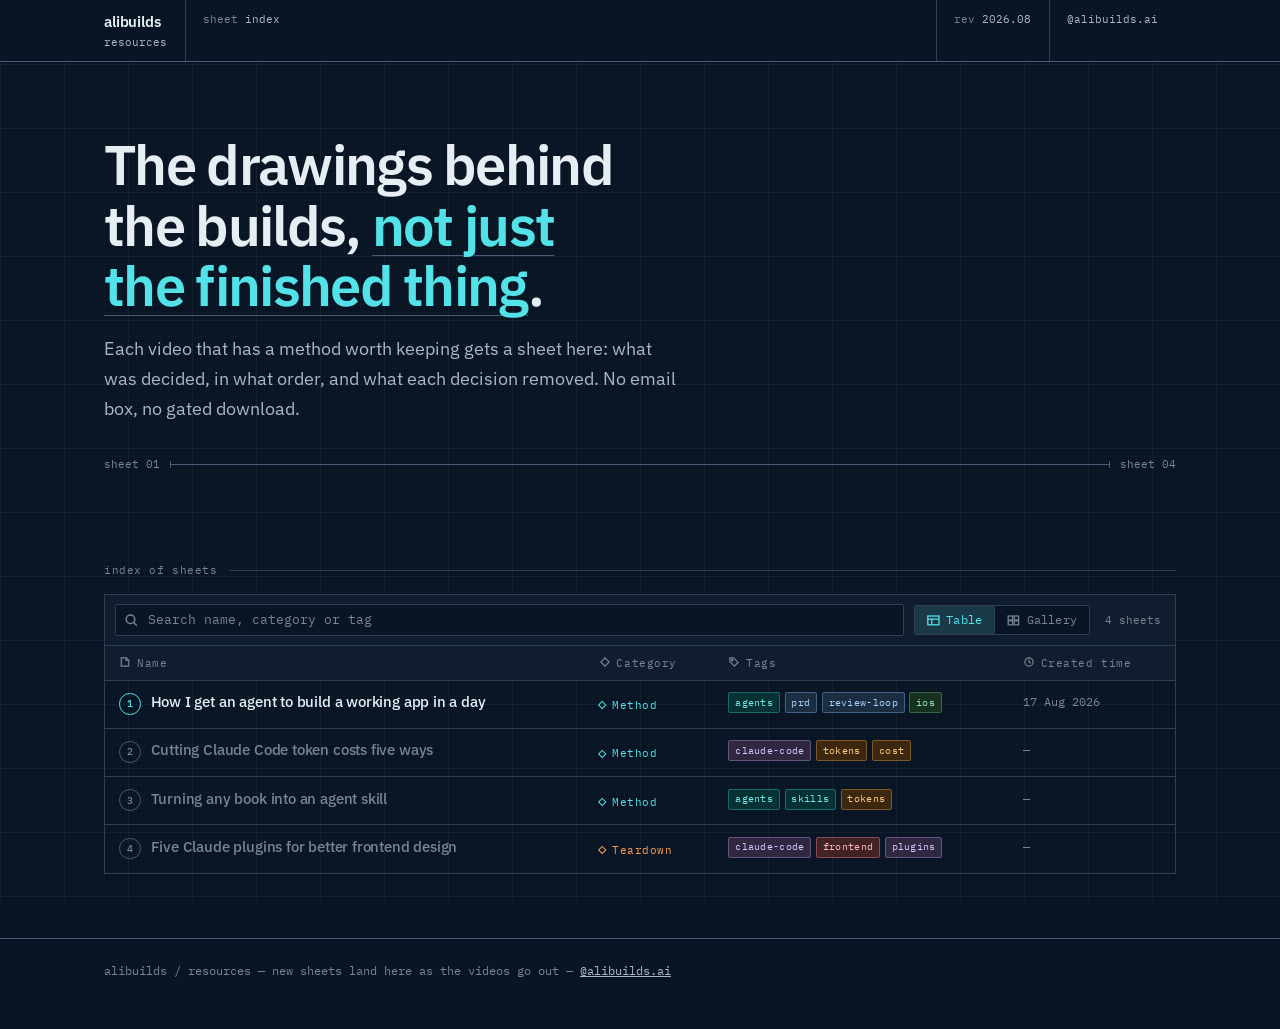
==== index.html @ 4b17134d "Link titleblock brand mark to hub home" ====
<!doctype html>
<html lang="en">
<head>
<meta charset="utf-8">
<meta name="viewport" content="width=device-width, initial-scale=1">
<title>Resources · alibuilds</title>
<meta name="description" content="The drawings behind the builds. One sheet per video: what was decided, in what order, and what each decision removed.">
<meta property="og:title" content="Resources · alibuilds">
<meta property="og:description" content="The drawings behind the builds. One sheet per video: what was decided, in what order, and what each decision removed.">
<meta property="og:type" content="website">
<link rel="icon" href="assets/icons/icon.svg" type="image/svg+xml">
<link rel="icon" href="assets/icons/icon-32.png" sizes="32x32" type="image/png">
<link rel="apple-touch-icon" href="assets/icons/icon-192.png">
<link rel="preconnect" href="https://fonts.googleapis.com">
<link rel="preconnect" href="https://fonts.gstatic.com" crossorigin>
<link href="https://fonts.googleapis.com/css2?family=IBM+Plex+Sans:wght@400;500;600;700&family=IBM+Plex+Mono:wght@400;500&display=swap" rel="stylesheet">
<link rel="stylesheet" href="assets/css/main.css">
</head>
<body>

<a class="skip" href="#index">Skip to the guide index</a>

<div class="titleblock"><div class="wrap">
  <div class="tb"><a href="."><b>alibuilds</b>resources</a></div>
  <div class="tb tb-hide">sheet<span class="v"> index</span></div>
  <div class="tb tb-hide">rev<span class="v"> 2026.08</span></div>
  <div class="tb"><a href="https://www.instagram.com/alibuilds.ai/">@alibuilds.ai</a></div>
</div></div>

<header class="hero"><div class="wrap">
  <h1>The drawings behind the builds, <u>not just the finished thing</u>.</h1>
  <p>Each video that has a method worth keeping gets a sheet here: what was decided, in what order, and what each decision removed. No email box, no gated download.</p>
  <div class="dim"><span>sheet 01</span><span class="l"></span><span>sheet 04</span></div>
</div></header>

<main class="wrap" id="index">

  <section class="sect">
    <div class="sect-head">index of sheets</div>

    <div class="toolbar">
      <div class="search">
        <svg viewBox="0 0 20 20" aria-hidden="true"><circle cx="9" cy="9" r="6"/><path d="M13.5 13.5 18 18"/></svg>
        <input type="search" id="q" placeholder="Search name, category or tag" aria-label="Search guides by name, category or tag" autocomplete="off">
      </div>

      <div class="viewswitch" role="group" aria-label="View">
        <button type="button" id="view-table" aria-pressed="true">
          <svg viewBox="0 0 16 16" aria-hidden="true"><rect x="1" y="2.5" width="14" height="11"/><path d="M1 6.5h14M6 6.5v7"/></svg>Table
        </button>
        <button type="button" id="view-gallery" aria-pressed="false">
          <svg viewBox="0 0 16 16" aria-hidden="true"><rect x="1.5" y="2.5" width="5.5" height="5"/><rect x="9" y="2.5" width="5.5" height="5"/><rect x="1.5" y="8.5" width="5.5" height="5"/><rect x="9" y="8.5" width="5.5" height="5"/></svg>Gallery
        </button>
      </div>

      <span class="count" id="count" aria-live="polite">4 sheets</span>
    </div>

    <div class="tablewrap" id="tableview">
      <table class="db">
        <thead>
          <tr>
            <th scope="col"><svg viewBox="0 0 16 16" aria-hidden="true"><path d="M3 2.5h7l3 3v8H3z"/><path d="M9.5 2.5V6h3.5"/></svg>Name</th>
            <th scope="col"><svg viewBox="0 0 16 16" aria-hidden="true"><path d="M8 2.5 13.5 8 8 13.5 2.5 8z"/></svg>Category</th>
            <th scope="col"><svg viewBox="0 0 16 16" aria-hidden="true"><path d="M2.5 2.5h5l6 6-5 5-6-6z"/><circle cx="5.5" cy="5.5" r="1"/></svg>Tags</th>
            <th scope="col"><svg viewBox="0 0 16 16" aria-hidden="true"><circle cx="8" cy="8" r="5.5"/><path d="M8 4.5V8l2.5 1.5"/></svg>Created time</th>
          </tr>
        </thead>
        <tbody id="rows">

          <tr data-status="published"
              data-name="How I get an agent to build a working app in a day"
              data-cat="Method"
              data-tags="agents, prd, review-loop, ios"
              data-created="17 Aug 2026"
              data-n="1"
              data-href="guides/agent-built-app/"
              data-blurb="The PRD, the interrogation that turns it into locked decisions, and the reviewer gate that every phase has to pass.">
            <td class="c-name">
              <a class="name" href="guides/agent-built-app/"><span class="callout-n">1</span><span>How I get an agent to build a working app in a day</span></a>
            </td>
            <td><span class="cat" data-cat="Method">Method</span></td>
            <td><span class="tags"><span class="tag" data-c="cyan">agents</span><span class="tag" data-c="blue">prd</span><span class="tag" data-c="blue">review-loop</span><span class="tag" data-c="green">ios</span></span></td>
            <td class="c-created">17 Aug 2026</td>
          </tr>

          <tr data-status="queued"
              data-name="Cutting Claude Code token costs five ways"
              data-cat="Method"
              data-tags="claude-code, tokens, cost"
              data-created="—"
              data-n="2"
              data-blurb="What actually moved the number, measured before and after each change.">
            <td class="c-name">
              <span class="name"><span class="callout-n">2</span><span>Cutting Claude Code token costs five ways</span></span>
            </td>
            <td><span class="cat" data-cat="Method">Method</span></td>
            <td><span class="tags"><span class="tag" data-c="violet">claude-code</span><span class="tag" data-c="amber">tokens</span><span class="tag" data-c="amber">cost</span></span></td>
            <td class="c-created">—</td>
          </tr>

          <tr data-status="queued"
              data-name="Turning any book into an agent skill"
              data-cat="Method"
              data-tags="agents, skills, tokens"
              data-created="—"
              data-n="3"
              data-blurb="The chunking pass, the index it needs, and why the naive version burns more than it saves.">
            <td class="c-name">
              <span class="name"><span class="callout-n">3</span><span>Turning any book into an agent skill</span></span>
            </td>
            <td><span class="cat" data-cat="Method">Method</span></td>
            <td><span class="tags"><span class="tag" data-c="cyan">agents</span><span class="tag" data-c="cyan">skills</span><span class="tag" data-c="amber">tokens</span></span></td>
            <td class="c-created">—</td>
          </tr>

          <tr data-status="queued"
              data-name="Five Claude plugins for better frontend design"
              data-cat="Teardown"
              data-tags="claude-code, frontend, plugins"
              data-created="—"
              data-n="4"
              data-blurb="Installed, run against the same page, with the screenshots side by side.">
            <td class="c-name">
              <span class="name"><span class="callout-n">4</span><span>Five Claude plugins for better frontend design</span></span>
            </td>
            <td><span class="cat" data-cat="Teardown">Teardown</span></td>
            <td><span class="tags"><span class="tag" data-c="violet">claude-code</span><span class="tag" data-c="rose">frontend</span><span class="tag" data-c="violet">plugins</span></span></td>
            <td class="c-created">—</td>
          </tr>

        </tbody>
      </table>
    </div>

    <div class="gallery" id="galleryview" hidden></div>

    <p class="empty" id="empty" hidden>No sheet matches that.</p>
  </section>

</main>

<footer class="site"><div class="wrap">
  alibuilds / resources — new sheets land here as the videos go out —
  <a href="https://www.instagram.com/alibuilds.ai/">@alibuilds.ai</a>
</div></footer>

<script>
/* ponytail: the table rows in the HTML above are the single source of truth.
   Gallery cards are built from them, so a guide is added in exactly one place
   and the page still works as a plain table with JS off. */
(function () {
  var rows = Array.prototype.slice.call(document.querySelectorAll('#rows tr'));
  var gallery = document.getElementById('galleryview');
  var tableview = document.getElementById('tableview');
  var empty = document.getElementById('empty');
  var count = document.getElementById('count');
  var q = document.getElementById('q');
  var btnTable = document.getElementById('view-table');
  var btnGallery = document.getElementById('view-gallery');

  function el(tag, cls, text) {
    var n = document.createElement(tag);
    if (cls) n.className = cls;
    if (text != null) n.textContent = text;
    return n;
  }

  // build the gallery once, from the table
  var cards = rows.map(function (tr) {
    var d = tr.dataset;
    var card = el('div', 'card');
    card.dataset.status = d.status;

    var inner = d.href ? el('a') : el('div', 'inner');
    if (d.href) inner.href = d.href;

    var top = el('div', 'cardtop');
    top.appendChild(el('span', 'callout-n', d.n));
    var cat = el('span', 'cat', d.cat);
    cat.dataset.cat = d.cat;
    top.appendChild(cat);
    inner.appendChild(top);

    inner.appendChild(el('h3', null, d.name));
    inner.appendChild(el('p', null, d.blurb));

    var foot = el('div', 'cardfoot');
    // clone the row's own chips so their colour coding carries over
    foot.appendChild(tr.querySelector('.tags').cloneNode(true));
    foot.appendChild(el('span', 'when', d.created));
    inner.appendChild(foot);

    card.appendChild(inner);
    gallery.appendChild(card);
    return card;
  });

  var haystacks = rows.map(function (tr) {
    var d = tr.dataset;
    return (d.name + ' ' + d.cat + ' ' + d.tags + ' ' + d.blurb).toLowerCase();
  });

  function filter() {
    var term = q.value.trim().toLowerCase();
    var shown = 0;
    haystacks.forEach(function (hay, i) {
      var hit = !term || hay.indexOf(term) !== -1;
      rows[i].hidden = !hit;
      cards[i].hidden = !hit;
      if (hit) shown++;
    });
    count.textContent = shown + (shown === 1 ? ' sheet' : ' sheets');
    empty.hidden = shown !== 0;
  }

  function setView(view) {
    var isTable = view === 'table';
    tableview.hidden = !isTable;
    gallery.hidden = isTable;
    btnTable.setAttribute('aria-pressed', String(isTable));
    btnGallery.setAttribute('aria-pressed', String(!isTable));
    try { localStorage.setItem('ab-view', view); } catch (e) { /* private mode */ }
  }

  q.addEventListener('input', filter);
  btnTable.addEventListener('click', function () { setView('table'); });
  btnGallery.addEventListener('click', function () { setView('gallery'); });

  var saved;
  try { saved = localStorage.getItem('ab-view'); } catch (e) { saved = null; }
  setView(saved === 'gallery' ? 'gallery' : 'table');
  filter();
})();
</script>

</body>
</html>
---- assets/css/main.css ----
/* alibuilds resource hub
   Lane: technical drawing. Ink-blue ground with a faint drafting grid, thin
   strokes, title-block header, sheets and callouts. Committed dark, no light
   variant: the pages are read on a phone at night straight off a video.
   ponytail: hand-written HTML per guide, one JS file for the index views.
   Move to a build step when copy-pasting the shell costs more than learning it. */

:root {
  color-scheme: dark;

  --ground:   oklch(0.192 0.036 255);
  --panel:    oklch(0.228 0.038 255);
  --panel-2:  oklch(0.262 0.040 255);
  --ink:      oklch(0.945 0.012 240);
  --ink-2:    oklch(0.775 0.022 240);
  --ink-3:    oklch(0.610 0.028 245);
  --stroke:   oklch(0.360 0.040 250);
  --stroke-2: oklch(0.470 0.050 250);
  --draw:     oklch(0.840 0.120 200);
  --draw-dim: oklch(0.840 0.120 200 / 0.14);
  --mark:     oklch(0.790 0.155 55);

  --sans: "IBM Plex Sans", ui-sans-serif, system-ui, -apple-system, "Segoe UI", sans-serif;
  --mono: "IBM Plex Mono", ui-monospace, SFMono-Regular, Menlo, Consolas, monospace;

  --measure: 68ch;
  --gutter: clamp(1.1rem, 4.5vw, 3.5rem);
  --ease: cubic-bezier(0.16, 1, 0.3, 1);

  --z-sticky: 10;
  --z-overlay: 40;
}

*, *::before, *::after { box-sizing: border-box; }

html { -webkit-text-size-adjust: 100%; }

body {
  margin: 0;
  color: var(--ink);
  font-family: var(--sans);
  font-size: 1rem;
  line-height: 1.65;
  background-color: var(--ground);
  /* drafting grid: 8px fine over 64px coarse, deliberately near-threshold */
  background-image:
    linear-gradient(oklch(0.98 0.02 240 / 0.030) 1px, transparent 1px),
    linear-gradient(90deg, oklch(0.98 0.02 240 / 0.030) 1px, transparent 1px),
    linear-gradient(oklch(0.98 0.02 240 / 0.016) 1px, transparent 1px),
    linear-gradient(90deg, oklch(0.98 0.02 240 / 0.016) 1px, transparent 1px);
  background-size: 64px 64px, 64px 64px, 8px 8px, 8px 8px;
  background-attachment: fixed;
  -webkit-font-smoothing: antialiased;
}

.wrap { width: 100%; max-width: 74rem; margin-inline: auto; padding-inline: var(--gutter); }

a { color: var(--draw); }

:where(a, button, input, summary):focus-visible {
  outline: 2px solid var(--draw);
  outline-offset: 2px;
  border-radius: 2px;
}

.skip {
  position: absolute; left: -9999px; top: 0;
  background: var(--panel); color: var(--ink);
  padding: 0.6rem 1rem; z-index: var(--z-overlay);
}
.skip:focus { left: 0.5rem; top: 0.5rem; }

/* ---------- title block ---------- */

.titleblock { border-bottom: 1px solid var(--stroke-2); background: var(--ground); position: sticky; top: 0; z-index: var(--z-sticky); }
.titleblock .wrap { display: grid; grid-template-columns: 1fr auto; }
@media (min-width: 46rem) { .titleblock .wrap { grid-template-columns: auto 1fr auto auto; } }

.tb {
  padding: 0.7rem 1.1rem;
  border-left: 1px solid var(--stroke);
  font-family: var(--mono); font-size: 0.6875rem; color: var(--ink-3); line-height: 1.5;
}
.tb:first-child { border-left: 0; padding-left: 0; }
.tb b { display: block; font-family: var(--sans); font-size: 0.9375rem; font-weight: 600; color: var(--ink); letter-spacing: -0.01em; }
.tb .v { color: var(--ink-2); }
.tb a { color: var(--ink-2); text-decoration: none; }
.tb a:hover { color: var(--draw); }
.tb-hide { display: none; }
@media (min-width: 46rem) { .tb-hide { display: block; } }

/* ---------- hero ---------- */

.hero { padding-block: clamp(2.5rem, 7vw, 4.5rem) clamp(1.5rem, 4vw, 2.5rem); }
.hero h1 {
  font-size: clamp(2rem, 5.4vw, 3.5rem); font-weight: 600;
  line-height: 1.08; letter-spacing: -0.03em;
  margin: 0 0 1.15rem; max-width: 18ch; text-wrap: balance;
}
.hero h1 u {
  color: var(--draw); text-decoration: underline;
  text-decoration-color: var(--stroke-2); text-decoration-thickness: 1px;
  text-underline-offset: 0.16em;
}
.hero p { color: var(--ink-2); max-width: 52ch; margin: 0; font-size: clamp(1rem, 1.6vw, 1.125rem); text-wrap: pretty; }

.dim { display: flex; align-items: center; gap: 0.6rem; margin-top: 2rem; font-family: var(--mono); font-size: 0.6875rem; color: var(--ink-3); }
.dim .l { height: 1px; background: var(--stroke-2); flex: 1; position: relative; }
.dim .l::before, .dim .l::after { content: ""; position: absolute; top: -3px; width: 1px; height: 7px; background: var(--stroke-2); }
.dim .l::before { left: 0; }
.dim .l::after { right: 0; }

/* ---------- section rules ---------- */

.sect { margin-top: clamp(2rem, 5vw, 3rem); }
.sect-head { display: flex; align-items: center; gap: 0.75rem; font-family: var(--mono); font-size: 0.6875rem; color: var(--ink-3); letter-spacing: 0.05em; margin-bottom: 0.9rem; }
.sect-head::after { content: ""; flex: 1; height: 1px; background: var(--stroke); }

/* ---------- guide page ---------- */

.guide-head { padding-block: clamp(2.25rem, 6vw, 3.75rem) clamp(1.5rem, 4vw, 2.25rem); border-bottom: 1px solid var(--stroke-2); }
.guide-head .kicker { font-family: var(--mono); font-size: 0.6875rem; color: var(--mark); letter-spacing: 0.05em; margin: 0 0 0.9rem; }
.guide-head h1 {
  margin: 0 0 1rem; font-size: clamp(1.9rem, 5vw, 3.15rem); font-weight: 600;
  line-height: 1.08; letter-spacing: -0.03em; max-width: 21ch; text-wrap: balance;
}
.guide-head .standfirst { margin: 0; font-size: clamp(1rem, 1.6vw, 1.1875rem); color: var(--ink-2); max-width: 60ch; text-wrap: pretty; }

.prose { max-width: var(--measure); padding-block: clamp(1.75rem, 4.5vw, 2.75rem) 1rem; }
.prose > * + * { margin-top: 1.1rem; }
.prose h2 {
  margin-top: clamp(2.5rem, 6vw, 3.5rem); margin-bottom: 0.25rem;
  font-size: clamp(1.4rem, 2.8vw, 1.9rem); font-weight: 600;
  letter-spacing: -0.024em; line-height: 1.18; text-wrap: balance;
}
.prose h3 { margin-top: 1.9rem; margin-bottom: 0.1rem; font-size: 1.0625rem; font-weight: 600; letter-spacing: -0.01em; }
.prose p { color: var(--ink-2); text-wrap: pretty; }
.prose strong { color: var(--ink); font-weight: 600; }
.prose a { text-underline-offset: 0.18em; }
.prose a:hover { text-decoration-thickness: 2px; }
.prose code { font-family: var(--mono); font-size: 0.86em; color: var(--draw); background: var(--panel); border: 1px solid var(--stroke); border-radius: 3px; padding: 0.08em 0.34em; }
.prose pre { font-family: var(--mono); font-size: 0.84rem; line-height: 1.6; background: var(--panel); border: 1px solid var(--stroke); border-radius: 3px; padding: 1rem 1.15rem; overflow-x: auto; }
.prose pre code { background: none; border: 0; padding: 0; color: var(--ink-2); }

/* ordered procedure: the guides genuinely are sequences */
ol.proc { list-style: none; counter-reset: p; margin: 1.75rem 0; padding: 0; border-left: 1px solid var(--stroke); }
ol.proc > li { counter-increment: p; position: relative; padding: 0 0 1.6rem 2.5rem; }
ol.proc > li::before {
  content: counter(p); position: absolute; left: -0.6rem; top: 0.15rem;
  width: 1.2rem; height: 1.2rem; display: grid; place-items: center; border-radius: 50%;
  background: var(--ground); border: 1px solid var(--stroke-2);
  font-family: var(--mono); font-size: 0.625rem; color: var(--ink-2);
}
ol.proc h3 { margin-top: 0; margin-bottom: 0.3rem; }
ol.proc p { margin: 0 0 0.75rem; }
ol.proc p:last-child { margin-bottom: 0; }

.annot { border: 1px dashed var(--stroke-2); padding: 1.1rem 1.2rem; margin: 1.75rem 0; position: relative; }
.annot .tag { position: absolute; top: -0.55rem; left: 0.9rem; background: var(--ground); padding-inline: 0.4rem; font-family: var(--mono); font-size: 0.625rem; color: var(--mark); letter-spacing: 0.05em; }
.annot p { margin: 0; color: var(--ink-2); font-size: 0.9375rem; }
.annot p + p { margin-top: 0.7rem; }

figure.dwg { margin: 2rem 0; }
figure.dwg svg { width: 100%; height: auto; display: block; }
figure.dwg figcaption { font-family: var(--mono); font-size: 0.6875rem; color: var(--ink-3); margin-top: 0.6rem; line-height: 1.5; }

.guide-foot { border-top: 1px solid var(--stroke-2); margin-top: clamp(2.5rem, 6vw, 4rem); padding-block: 1.5rem 3rem; }
.guide-foot p { margin: 0 0 0.6rem; color: var(--ink-3); font-size: 0.9375rem; }
.guide-foot .nav { font-family: var(--mono); font-size: 0.75rem; }

footer.site { border-top: 1px solid var(--stroke-2); margin-top: clamp(2.5rem, 6vw, 4rem); padding-block: 1.4rem 3rem; font-family: var(--mono); font-size: 0.75rem; color: var(--ink-3); }
footer.site a { color: var(--ink-2); }

/* ---------- index: toolbar ---------- */

.toolbar {
  display: flex; align-items: center; gap: 0.6rem; flex-wrap: wrap;
  border: 1px solid var(--stroke); border-bottom: 0;
  background: var(--panel); padding: 0.55rem 0.6rem;
}

.search { position: relative; flex: 1 1 14rem; min-width: 0; }
.search svg { position: absolute; left: 0.6rem; top: 50%; translate: 0 -50%; width: 0.9rem; height: 0.9rem; stroke: var(--ink-3); fill: none; stroke-width: 2; pointer-events: none; }
.search input {
  width: 100%; appearance: none;
  background: var(--ground); color: var(--ink);
  border: 1px solid var(--stroke); border-radius: 2px;
  font-family: var(--mono); font-size: 0.8125rem;
  padding: 0.42rem 0.6rem 0.42rem 2rem;
  transition: border-color 0.2s var(--ease);
}
.search input::placeholder { color: var(--ink-3); }
.search input:hover { border-color: var(--stroke-2); }
.search input:focus { outline: none; border-color: var(--draw); }

.viewswitch { display: flex; border: 1px solid var(--stroke); border-radius: 2px; overflow: hidden; }
.viewswitch button {
  appearance: none; background: var(--ground); color: var(--ink-3);
  border: 0; border-left: 1px solid var(--stroke);
  font-family: var(--mono); font-size: 0.75rem; letter-spacing: 0.02em;
  padding: 0.42rem 0.75rem; cursor: pointer; display: flex; align-items: center; gap: 0.4rem;
  transition: background-color 0.2s var(--ease), color 0.2s var(--ease);
}
.viewswitch button:first-child { border-left: 0; }
.viewswitch button svg { width: 0.8rem; height: 0.8rem; stroke: currentColor; fill: none; stroke-width: 1.6; }
.viewswitch button:hover { color: var(--ink-2); background: var(--panel-2); }
.viewswitch button[aria-pressed="true"] { background: var(--draw-dim); color: var(--draw); }

.count { font-family: var(--mono); font-size: 0.6875rem; color: var(--ink-3); margin-left: auto; padding-inline: 0.3rem; }
@media (max-width: 34rem) { .count { order: 3; margin-left: 0; } }

/* ---------- index: table view ---------- */

.tablewrap { border: 1px solid var(--stroke); overflow-x: auto; }
table.db { width: 100%; min-width: 46rem; border-collapse: collapse; font-size: 0.9375rem; }
table.db thead th {
  text-align: left; font-family: var(--mono); font-weight: 400;
  font-size: 0.6875rem; letter-spacing: 0.05em; color: var(--ink-3);
  background: var(--panel); padding: 0.5rem 0.9rem;
  border-bottom: 1px solid var(--stroke); white-space: nowrap;
}
table.db thead th svg { width: 0.75rem; height: 0.75rem; stroke: currentColor; fill: none; stroke-width: 1.6; vertical-align: -0.12em; margin-right: 0.35rem; }
table.db tbody tr { border-bottom: 1px solid var(--stroke); transition: background-color 0.2s var(--ease); }
table.db tbody tr:last-child { border-bottom: 0; }
table.db tbody tr:hover { background: var(--panel); }
table.db td { padding: 0.7rem 0.9rem; vertical-align: top; }
table.db td.c-name { min-width: 20rem; }
table.db .name { display: flex; align-items: baseline; gap: 0.6rem; text-decoration: none; color: var(--ink); font-weight: 500; letter-spacing: -0.012em; line-height: 1.35; }
table.db .name:hover { color: var(--draw); }
table.db tr[data-status="queued"] .name { color: var(--ink-3); cursor: default; }
table.db tr[data-status="queued"] .name:hover { color: var(--ink-3); }
table.db td.c-created { font-family: var(--mono); font-size: 0.75rem; color: var(--ink-3); white-space: nowrap; }

.callout-n {
  flex: none; display: inline-grid; place-items: center;
  width: 1.35rem; height: 1.35rem; border-radius: 50%;
  border: 1px solid var(--stroke-2); color: var(--ink-3);
  font-family: var(--mono); font-size: 0.625rem;
}
[data-status="published"] .callout-n { border-color: var(--draw); color: var(--draw); }

.cat { font-family: var(--mono); font-size: 0.6875rem; letter-spacing: 0.04em; color: var(--ink-2); white-space: nowrap; }
.cat::before { content: ""; display: inline-block; width: 0.4rem; height: 0.4rem; margin-right: 0.45rem; border: 1px solid currentColor; rotate: 45deg; vertical-align: 0.04em; }
.cat[data-cat="Method"] { color: var(--draw); }
.cat[data-cat="Teardown"] { color: var(--mark); }
.cat[data-cat="Reference"] { color: var(--ink-2); }

.tags { display: flex; flex-wrap: wrap; gap: 0.3rem; }
.tag {
  font-family: var(--mono); font-size: 0.625rem; letter-spacing: 0.03em;
  color: var(--ink-2); background: var(--panel-2);
  border: 1px solid var(--stroke); border-radius: 2px;
  padding: 0.08rem 0.36rem; white-space: nowrap;
}

/* Tag colours are grouped by what the tag is about, not assigned at random:
   cyan = agent mechanics, blue = planning artefacts, violet = tooling,
   green = platform, amber = cost, rose = craft. A tag with no data-c falls
   back to the neutral chip above, so new tags never look broken. */
.tag[data-c="cyan"]   { color: oklch(0.870 0.100 200); border-color: oklch(0.480 0.075 200); background: oklch(0.290 0.045 200); }
.tag[data-c="blue"]   { color: oklch(0.860 0.090 255); border-color: oklch(0.480 0.070 255); background: oklch(0.290 0.045 255); }
.tag[data-c="violet"] { color: oklch(0.860 0.095 300); border-color: oklch(0.480 0.075 300); background: oklch(0.295 0.048 300); }
.tag[data-c="green"]  { color: oklch(0.865 0.105 155); border-color: oklch(0.470 0.075 155); background: oklch(0.285 0.045 155); }
.tag[data-c="amber"]  { color: oklch(0.870 0.105  75); border-color: oklch(0.490 0.080  70); background: oklch(0.295 0.048  70); }
.tag[data-c="rose"]   { color: oklch(0.860 0.095  15); border-color: oklch(0.490 0.080  15); background: oklch(0.295 0.048  15); }

/* ---------- index: gallery view ---------- */

/* 1px gap plus a 1px ring on each card draws the rules without filling the
   empty tail of the last grid row */
.gallery { display: grid; gap: 1px; padding: 1px; }
@media (min-width: 40rem) { .gallery { grid-template-columns: repeat(auto-fit, minmax(19rem, 1fr)); } }
.card { background: var(--ground); display: flex; flex-direction: column; box-shadow: 0 0 0 1px var(--stroke); }
.card > a, .card > div.inner {
  display: flex; flex-direction: column; gap: 0.55rem; height: 100%;
  padding: clamp(1.1rem, 2.6vw, 1.5rem);
  text-decoration: none; color: inherit;
  transition: background-color 0.25s var(--ease);
}
.card > a:hover { background: var(--panel); }
.card .cardtop { display: flex; align-items: center; justify-content: space-between; gap: 0.75rem; }
.card h3 { font-size: 1.125rem; font-weight: 600; letter-spacing: -0.02em; line-height: 1.25; margin: 0; text-wrap: balance; }
.card > a:hover h3 { color: var(--draw); }
.card[data-status="queued"] h3 { color: var(--ink-2); }
.card p { margin: 0; color: var(--ink-2); font-size: 0.9375rem; text-wrap: pretty; }
.card .cardfoot { margin-top: auto; padding-top: 0.85rem; border-top: 1px dashed var(--stroke); display: flex; align-items: center; gap: 0.75rem; flex-wrap: wrap; }
.card .when { font-family: var(--mono); font-size: 0.6875rem; color: var(--ink-3); margin-left: auto; }

[hidden] { display: none !important; }

.empty { border: 1px solid var(--stroke); padding: 2.5rem 1.25rem; text-align: center; color: var(--ink-3); font-family: var(--mono); font-size: 0.8125rem; }

/* ---------- motion ---------- */

@media (prefers-reduced-motion: reduce) {
  *, *::before, *::after {
    animation-duration: 0.01ms !important;
    animation-iteration-count: 1 !important;
    transition-duration: 0.01ms !important;
    scroll-behavior: auto !important;
  }
}
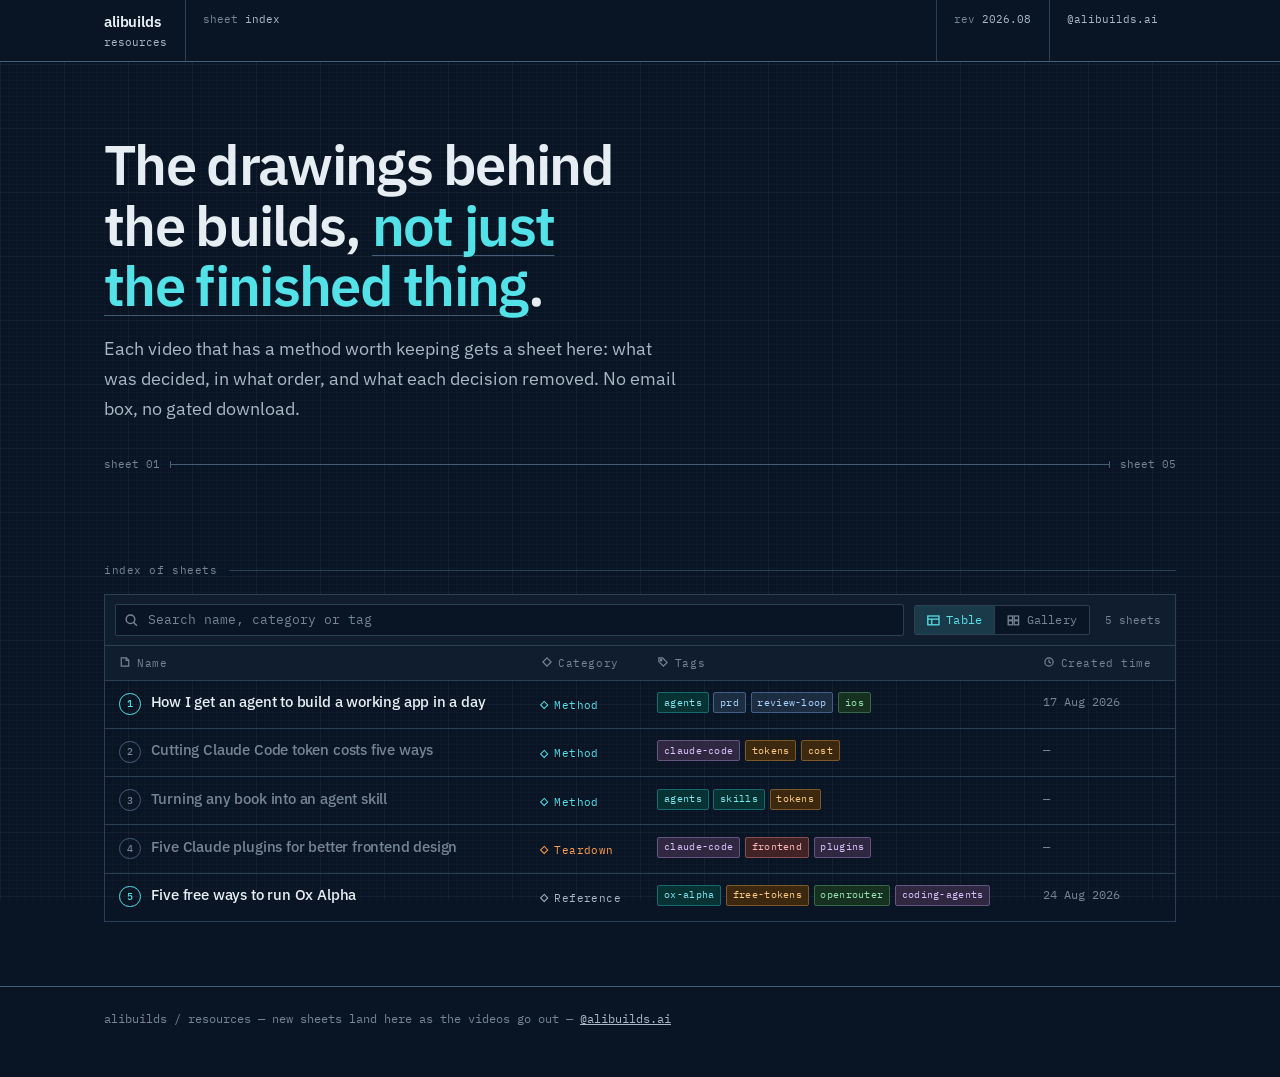
==== commit 792d87ce: "Add sheet 05: five free ways to run Ox Alpha Setup reference for the anonymous 1M-context stealth mo" ====
--- a/index.html
+++ b/index.html
@@ -30,7 +30,7 @@
 <header class="hero"><div class="wrap">
   <h1>The drawings behind the builds, <u>not just the finished thing</u>.</h1>
   <p>Each video that has a method worth keeping gets a sheet here: what was decided, in what order, and what each decision removed. No email box, no gated download.</p>
-  <div class="dim"><span>sheet 01</span><span class="l"></span><span>sheet 04</span></div>
+  <div class="dim"><span>sheet 01</span><span class="l"></span><span>sheet 05</span></div>
 </div></header>
 
 <main class="wrap" id="index">
@@ -127,6 +127,22 @@
             <td><span class="cat" data-cat="Teardown">Teardown</span></td>
             <td><span class="tags"><span class="tag" data-c="violet">claude-code</span><span class="tag" data-c="rose">frontend</span><span class="tag" data-c="violet">plugins</span></span></td>
             <td class="c-created">—</td>
+          </tr>
+
+          <tr data-status="published"
+              data-name="Five free ways to run Ox Alpha"
+              data-cat="Reference"
+              data-tags="ox-alpha, free-tokens, openrouter, coding-agents"
+              data-created="24 Aug 2026"
+              data-n="5"
+              data-href="guides/ox-alpha-free/"
+              data-blurb="The anonymous 1M-context model, the five providers giving it away, and the exact model id each one wants.">
+            <td class="c-name">
+              <a class="name" href="guides/ox-alpha-free/"><span class="callout-n">5</span><span>Five free ways to run Ox Alpha</span></a>
+            </td>
+            <td><span class="cat" data-cat="Reference">Reference</span></td>
+            <td><span class="tags"><span class="tag" data-c="cyan">ox-alpha</span><span class="tag" data-c="amber">free-tokens</span><span class="tag" data-c="green">openrouter</span><span class="tag" data-c="violet">coding-agents</span></span></td>
+            <td class="c-created">24 Aug 2026</td>
           </tr>
 
         </tbody>
--- a/assets/css/main.css
+++ b/assets/css/main.css
@@ -141,6 +141,23 @@
 .prose code { font-family: var(--mono); font-size: 0.86em; color: var(--draw); background: var(--panel); border: 1px solid var(--stroke); border-radius: 3px; padding: 0.08em 0.34em; }
 .prose pre { font-family: var(--mono); font-size: 0.84rem; line-height: 1.6; background: var(--panel); border: 1px solid var(--stroke); border-radius: 3px; padding: 1rem 1.15rem; overflow-x: auto; }
 .prose pre code { background: none; border: 0; padding: 0; color: var(--ink-2); }
+.prose ul { color: var(--ink-2); padding-left: 1.15rem; margin-block: 1.1rem; }
+.prose ul li { margin-top: 0.5rem; text-wrap: pretty; }
+.prose ul li::marker { color: var(--stroke-2); }
+
+/* spec table: the small matrices a reference sheet needs (ids, endpoints, terms) */
+table.spec { width: 100%; min-width: 30rem; border-collapse: collapse; font-size: 0.875rem; }
+table.spec th, table.spec td { padding: 0.55rem 0.75rem; text-align: left; vertical-align: top; border-bottom: 1px solid var(--stroke); }
+table.spec tbody tr:last-child td { border-bottom: 0; }
+table.spec thead th {
+  font-family: var(--mono); font-weight: 500; font-size: 0.625rem;
+  letter-spacing: 0.05em; color: var(--ink-3); background: var(--panel);
+  border-bottom: 1px solid var(--stroke-2); white-space: nowrap;
+}
+table.spec td { color: var(--ink-2); }
+table.spec td:first-child { color: var(--ink); font-weight: 500; white-space: nowrap; }
+table.spec code { font-size: 0.8em; white-space: nowrap; }
+.prose .tablewrap { margin-block: 1.75rem; }
 
 /* ordered procedure: the guides genuinely are sequences */
 ol.proc { list-style: none; counter-reset: p; margin: 1.75rem 0; padding: 0; border-left: 1px solid var(--stroke); }
@@ -154,6 +171,7 @@
 ol.proc h3 { margin-top: 0; margin-bottom: 0.3rem; }
 ol.proc p { margin: 0 0 0.75rem; }
 ol.proc p:last-child { margin-bottom: 0; }
+ol.proc pre { margin: 0 0 0.75rem; }
 
 .annot { border: 1px dashed var(--stroke-2); padding: 1.1rem 1.2rem; margin: 1.75rem 0; position: relative; }
 .annot .tag { position: absolute; top: -0.55rem; left: 0.9rem; background: var(--ground); padding-inline: 0.4rem; font-family: var(--mono); font-size: 0.625rem; color: var(--mark); letter-spacing: 0.05em; }
@@ -162,6 +180,9 @@
 
 figure.dwg { margin: 2rem 0; }
 figure.dwg svg { width: 100%; height: auto; display: block; }
+/* dense drawings stay legible on a phone by panning rather than shrinking */
+figure.dwg .pan { overflow-x: auto; overscroll-behavior-x: contain; }
+figure.dwg .pan > svg { min-width: 33rem; }
 figure.dwg figcaption { font-family: var(--mono); font-size: 0.6875rem; color: var(--ink-3); margin-top: 0.6rem; line-height: 1.5; }
 
 .guide-foot { border-top: 1px solid var(--stroke-2); margin-top: clamp(2.5rem, 6vw, 4rem); padding-block: 1.5rem 3rem; }
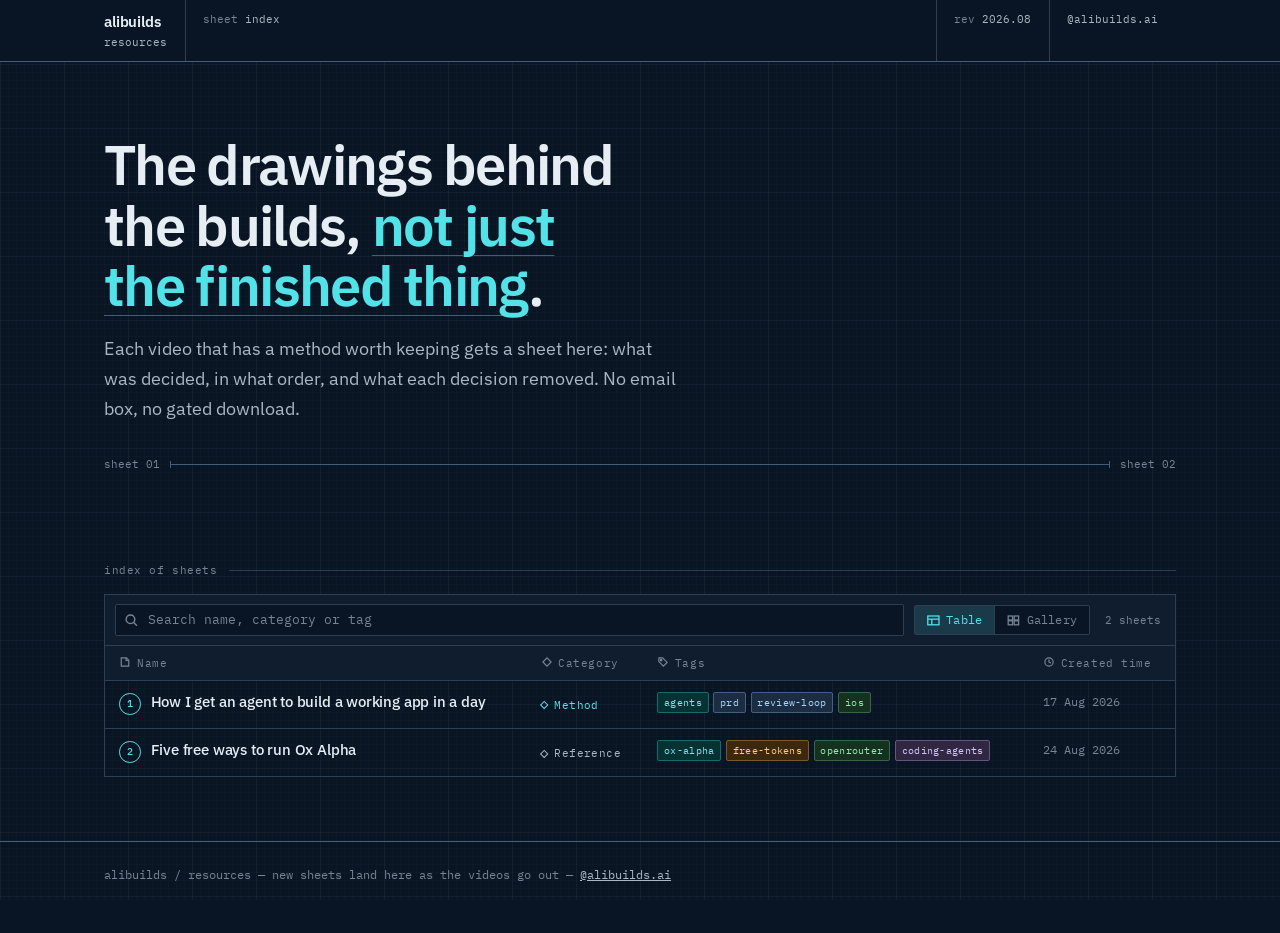
==== commit 880da8dd: "Drop the queued placeholder rows, renumber Ox Alpha to sheet 02 The index now lists only sheets that" ====
--- a/index.html
+++ b/index.html
@@ -30,7 +30,7 @@
 <header class="hero"><div class="wrap">
   <h1>The drawings behind the builds, <u>not just the finished thing</u>.</h1>
   <p>Each video that has a method worth keeping gets a sheet here: what was decided, in what order, and what each decision removed. No email box, no gated download.</p>
-  <div class="dim"><span>sheet 01</span><span class="l"></span><span>sheet 05</span></div>
+  <div class="dim"><span>sheet 01</span><span class="l"></span><span>sheet 02</span></div>
 </div></header>
 
 <main class="wrap" id="index">
@@ -53,7 +53,7 @@
         </button>
       </div>
 
-      <span class="count" id="count" aria-live="polite">4 sheets</span>
+      <span class="count" id="count" aria-live="polite">2 sheets</span>
     </div>
 
     <div class="tablewrap" id="tableview">
@@ -84,61 +84,16 @@
             <td class="c-created">17 Aug 2026</td>
           </tr>
 
-          <tr data-status="queued"
-              data-name="Cutting Claude Code token costs five ways"
-              data-cat="Method"
-              data-tags="claude-code, tokens, cost"
-              data-created="—"
-              data-n="2"
-              data-blurb="What actually moved the number, measured before and after each change.">
-            <td class="c-name">
-              <span class="name"><span class="callout-n">2</span><span>Cutting Claude Code token costs five ways</span></span>
-            </td>
-            <td><span class="cat" data-cat="Method">Method</span></td>
-            <td><span class="tags"><span class="tag" data-c="violet">claude-code</span><span class="tag" data-c="amber">tokens</span><span class="tag" data-c="amber">cost</span></span></td>
-            <td class="c-created">—</td>
-          </tr>
-
-          <tr data-status="queued"
-              data-name="Turning any book into an agent skill"
-              data-cat="Method"
-              data-tags="agents, skills, tokens"
-              data-created="—"
-              data-n="3"
-              data-blurb="The chunking pass, the index it needs, and why the naive version burns more than it saves.">
-            <td class="c-name">
-              <span class="name"><span class="callout-n">3</span><span>Turning any book into an agent skill</span></span>
-            </td>
-            <td><span class="cat" data-cat="Method">Method</span></td>
-            <td><span class="tags"><span class="tag" data-c="cyan">agents</span><span class="tag" data-c="cyan">skills</span><span class="tag" data-c="amber">tokens</span></span></td>
-            <td class="c-created">—</td>
-          </tr>
-
-          <tr data-status="queued"
-              data-name="Five Claude plugins for better frontend design"
-              data-cat="Teardown"
-              data-tags="claude-code, frontend, plugins"
-              data-created="—"
-              data-n="4"
-              data-blurb="Installed, run against the same page, with the screenshots side by side.">
-            <td class="c-name">
-              <span class="name"><span class="callout-n">4</span><span>Five Claude plugins for better frontend design</span></span>
-            </td>
-            <td><span class="cat" data-cat="Teardown">Teardown</span></td>
-            <td><span class="tags"><span class="tag" data-c="violet">claude-code</span><span class="tag" data-c="rose">frontend</span><span class="tag" data-c="violet">plugins</span></span></td>
-            <td class="c-created">—</td>
-          </tr>
-
           <tr data-status="published"
               data-name="Five free ways to run Ox Alpha"
               data-cat="Reference"
               data-tags="ox-alpha, free-tokens, openrouter, coding-agents"
               data-created="24 Aug 2026"
-              data-n="5"
+              data-n="2"
               data-href="guides/ox-alpha-free/"
               data-blurb="The anonymous 1M-context model, the five providers giving it away, and the exact model id each one wants.">
             <td class="c-name">
-              <a class="name" href="guides/ox-alpha-free/"><span class="callout-n">5</span><span>Five free ways to run Ox Alpha</span></a>
+              <a class="name" href="guides/ox-alpha-free/"><span class="callout-n">2</span><span>Five free ways to run Ox Alpha</span></a>
             </td>
             <td><span class="cat" data-cat="Reference">Reference</span></td>
             <td><span class="tags"><span class="tag" data-c="cyan">ox-alpha</span><span class="tag" data-c="amber">free-tokens</span><span class="tag" data-c="green">openrouter</span><span class="tag" data-c="violet">coding-agents</span></span></td>
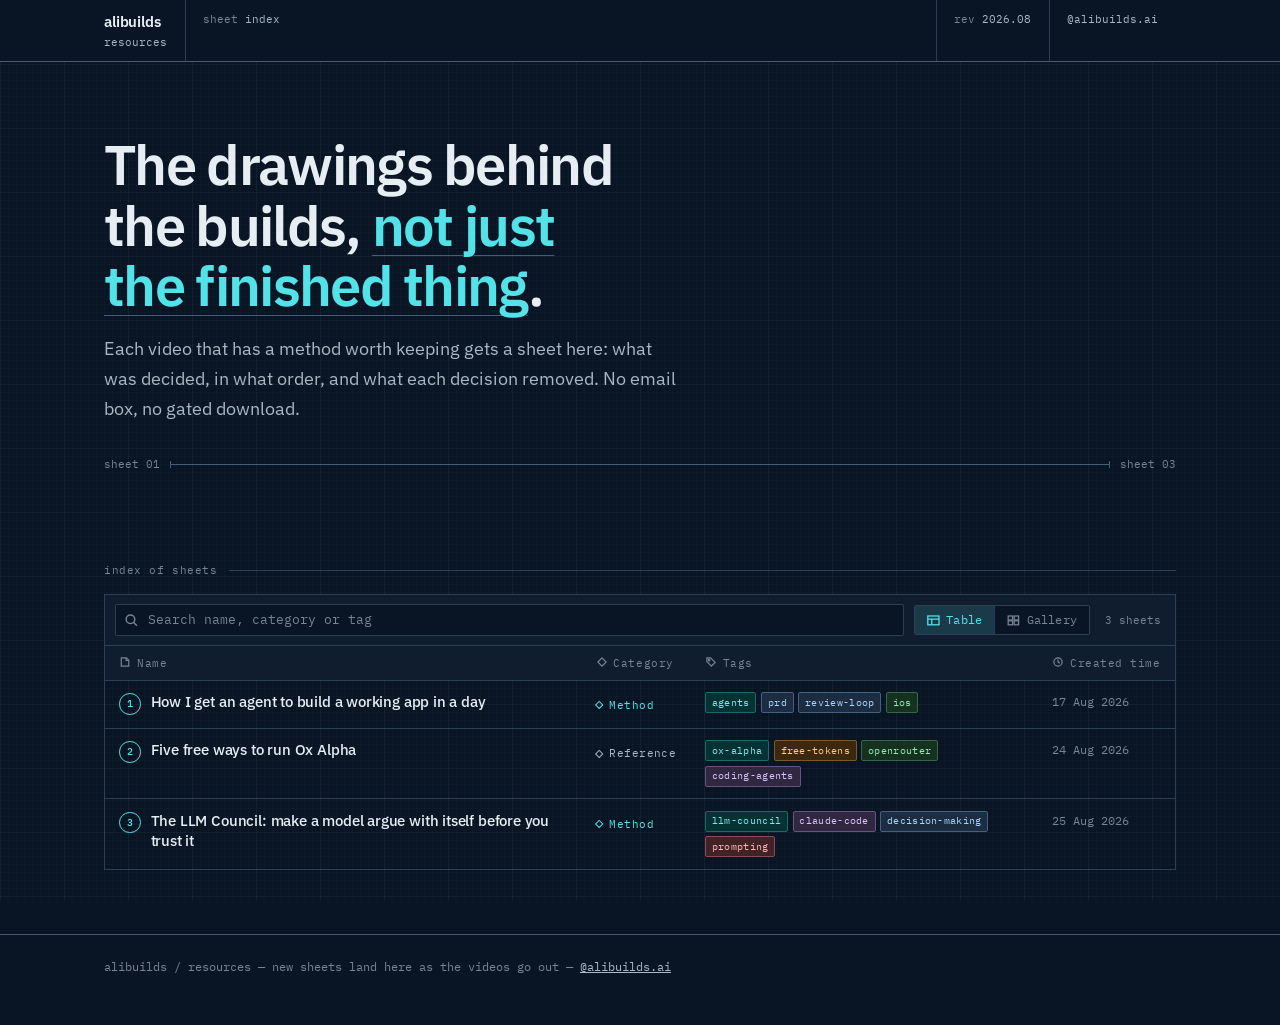
==== commit 54d98886: "sheet 03: LLM Council guide" ====
--- a/index.html
+++ b/index.html
@@ -30,7 +30,7 @@
 <header class="hero"><div class="wrap">
   <h1>The drawings behind the builds, <u>not just the finished thing</u>.</h1>
   <p>Each video that has a method worth keeping gets a sheet here: what was decided, in what order, and what each decision removed. No email box, no gated download.</p>
-  <div class="dim"><span>sheet 01</span><span class="l"></span><span>sheet 02</span></div>
+  <div class="dim"><span>sheet 01</span><span class="l"></span><span>sheet 03</span></div>
 </div></header>
 
 <main class="wrap" id="index">
@@ -53,7 +53,7 @@
         </button>
       </div>
 
-      <span class="count" id="count" aria-live="polite">2 sheets</span>
+      <span class="count" id="count" aria-live="polite">3 sheets</span>
     </div>
 
     <div class="tablewrap" id="tableview">
@@ -100,6 +100,22 @@
             <td class="c-created">24 Aug 2026</td>
           </tr>
 
+          <tr data-status="published"
+              data-name="The LLM Council: make a model argue with itself before you trust it"
+              data-cat="Method"
+              data-tags="llm-council, claude-code, decision-making, prompting"
+              data-created="25 Aug 2026"
+              data-n="3"
+              data-href="guides/llm-council/"
+              data-blurb="Five advisors who disagree on purpose, blind peer review, and a chairman who has to pick. Install to verdict in one session.">
+            <td class="c-name">
+              <a class="name" href="guides/llm-council/"><span class="callout-n">3</span><span>The LLM Council: make a model argue with itself before you trust it</span></a>
+            </td>
+            <td><span class="cat" data-cat="Method">Method</span></td>
+            <td><span class="tags"><span class="tag" data-c="cyan">llm-council</span><span class="tag" data-c="violet">claude-code</span><span class="tag" data-c="blue">decision-making</span><span class="tag" data-c="rose">prompting</span></span></td>
+            <td class="c-created">25 Aug 2026</td>
+          </tr>
+
         </tbody>
       </table>
     </div>
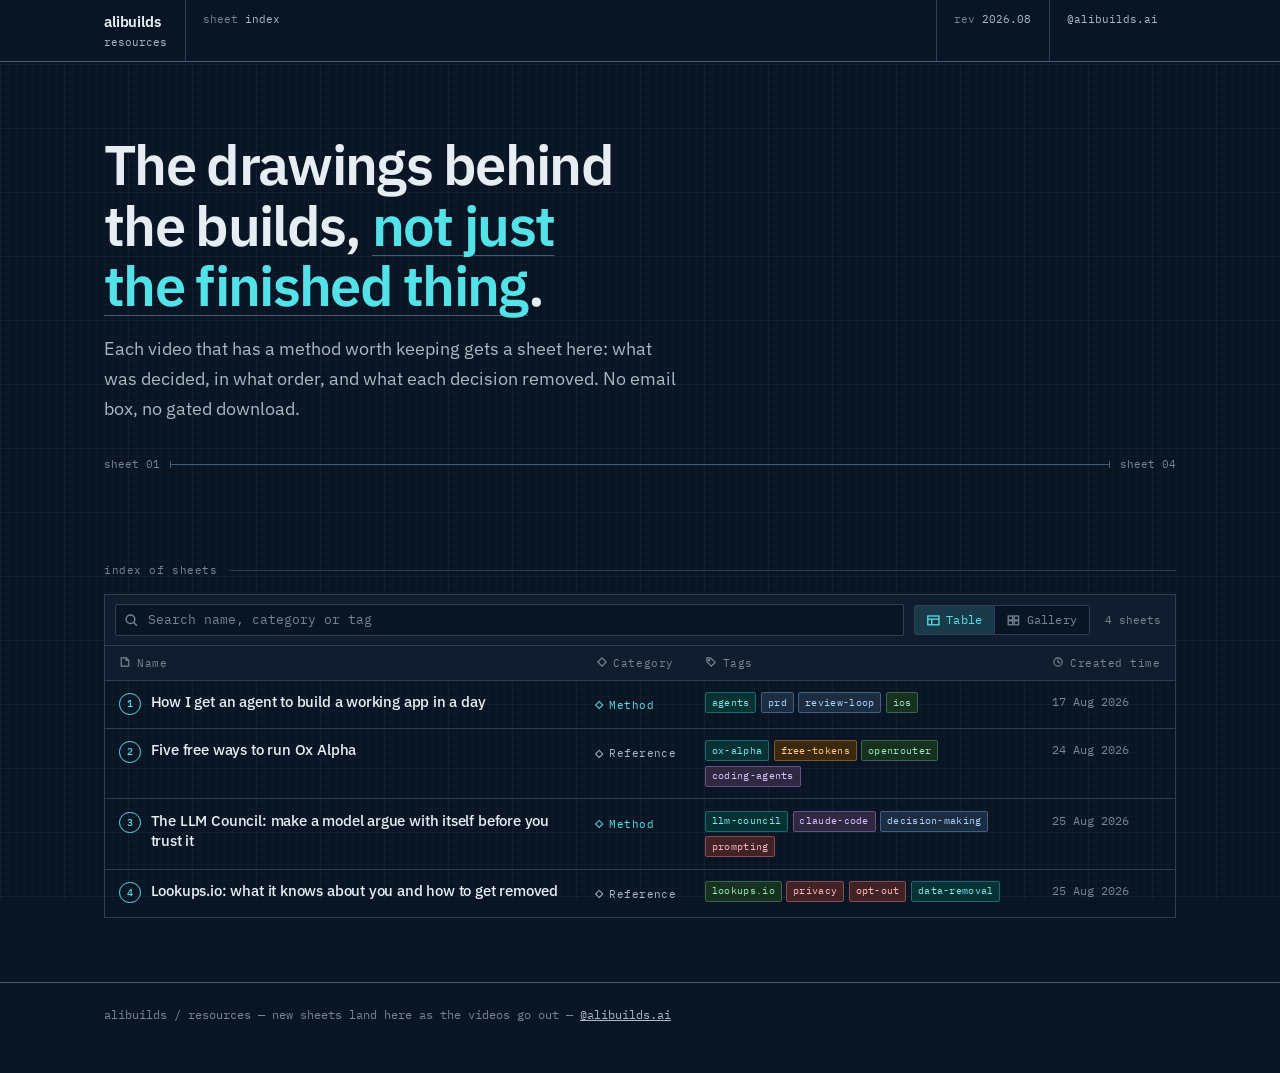
==== commit b8a1945b: "Sheet 04: Lookups.io data-removal guide" ====
--- a/index.html
+++ b/index.html
@@ -30,7 +30,7 @@
 <header class="hero"><div class="wrap">
   <h1>The drawings behind the builds, <u>not just the finished thing</u>.</h1>
   <p>Each video that has a method worth keeping gets a sheet here: what was decided, in what order, and what each decision removed. No email box, no gated download.</p>
-  <div class="dim"><span>sheet 01</span><span class="l"></span><span>sheet 03</span></div>
+  <div class="dim"><span>sheet 01</span><span class="l"></span><span>sheet 04</span></div>
 </div></header>
 
 <main class="wrap" id="index">
@@ -113,6 +113,22 @@
             </td>
             <td><span class="cat" data-cat="Method">Method</span></td>
             <td><span class="tags"><span class="tag" data-c="cyan">llm-council</span><span class="tag" data-c="violet">claude-code</span><span class="tag" data-c="blue">decision-making</span><span class="tag" data-c="rose">prompting</span></span></td>
+            <td class="c-created">25 Aug 2026</td>
+          </tr>
+
+          <tr data-status="published"
+              data-name="Lookups.io: what it knows about you and how to get removed"
+              data-cat="Reference"
+              data-tags="lookups.io, privacy, opt-out, data-removal, people-search"
+              data-created="25 Aug 2026"
+              data-n="4"
+              data-href="guides/lookups-data-removal/"
+              data-blurb="What the people-search aggregator pulls from 250+ public-record sources, and the four-step data claim that removes your profile — usually within an hour.">
+            <td class="c-name">
+              <a class="name" href="guides/lookups-data-removal/"><span class="callout-n">4</span><span>Lookups.io: what it knows about you and how to get removed</span></a>
+            </td>
+            <td><span class="cat" data-cat="Reference">Reference</span></td>
+            <td><span class="tags"><span class="tag" data-c="green">lookups.io</span><span class="tag" data-c="rose">privacy</span><span class="tag" data-c="rose">opt-out</span><span class="tag" data-c="cyan">data-removal</span></span></td>
             <td class="c-created">25 Aug 2026</td>
           </tr>
 
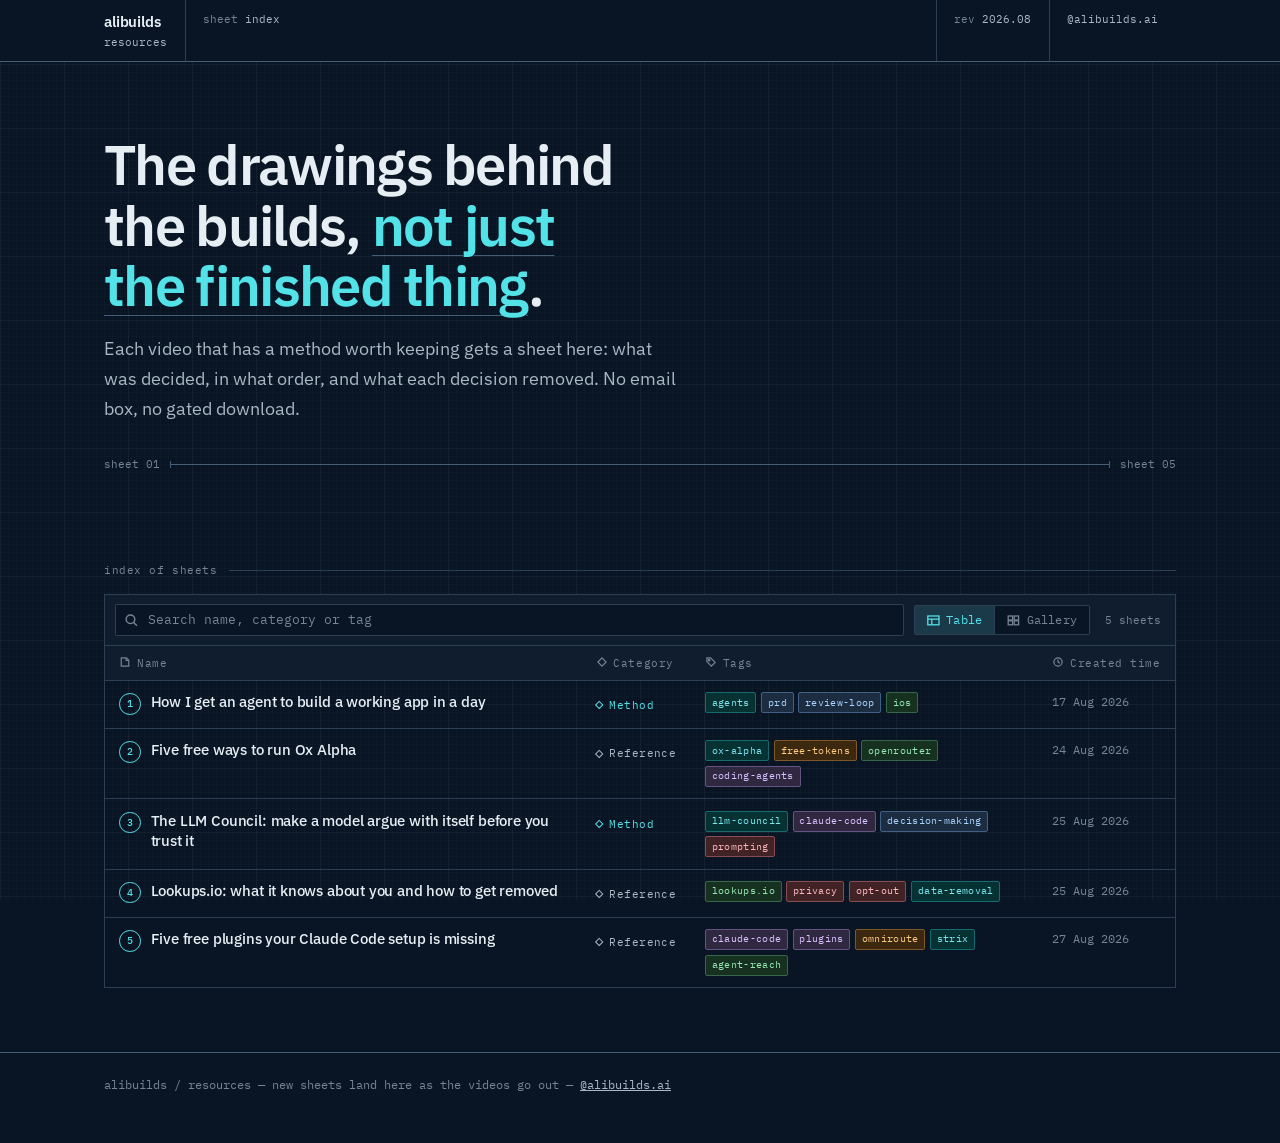
==== commit 13367ea2: "Sheet 05: five free Claude Code plugins Backs the 5-plugins carousel. OmniRoute, the Skills CLI, Ant" ====
--- a/index.html
+++ b/index.html
@@ -30,7 +30,7 @@
 <header class="hero"><div class="wrap">
   <h1>The drawings behind the builds, <u>not just the finished thing</u>.</h1>
   <p>Each video that has a method worth keeping gets a sheet here: what was decided, in what order, and what each decision removed. No email box, no gated download.</p>
-  <div class="dim"><span>sheet 01</span><span class="l"></span><span>sheet 04</span></div>
+  <div class="dim"><span>sheet 01</span><span class="l"></span><span>sheet 05</span></div>
 </div></header>
 
 <main class="wrap" id="index">
@@ -130,6 +130,21 @@
             <td><span class="cat" data-cat="Reference">Reference</span></td>
             <td><span class="tags"><span class="tag" data-c="green">lookups.io</span><span class="tag" data-c="rose">privacy</span><span class="tag" data-c="rose">opt-out</span><span class="tag" data-c="cyan">data-removal</span></span></td>
             <td class="c-created">25 Aug 2026</td>
+          </tr>
+          <tr data-status="published"
+              data-name="Five free plugins your Claude Code setup is missing"
+              data-cat="Reference"
+              data-tags="claude-code, plugins, omniroute, skills-cli, strix, agent-reach"
+              data-created="27 Aug 2026"
+              data-n="5"
+              data-href="guides/claude-code-plugins/"
+              data-blurb="OmniRoute, the Skills CLI, Anthropic's own setup plugin, Strix and Agent Reach: what each one removes, and the exact install command.">
+            <td class="c-name">
+              <a class="name" href="guides/claude-code-plugins/"><span class="callout-n">5</span><span>Five free plugins your Claude Code setup is missing</span></a>
+            </td>
+            <td><span class="cat" data-cat="Reference">Reference</span></td>
+            <td><span class="tags"><span class="tag" data-c="violet">claude-code</span><span class="tag" data-c="violet">plugins</span><span class="tag" data-c="amber">omniroute</span><span class="tag" data-c="cyan">strix</span><span class="tag" data-c="green">agent-reach</span></span></td>
+            <td class="c-created">27 Aug 2026</td>
           </tr>
 
         </tbody>
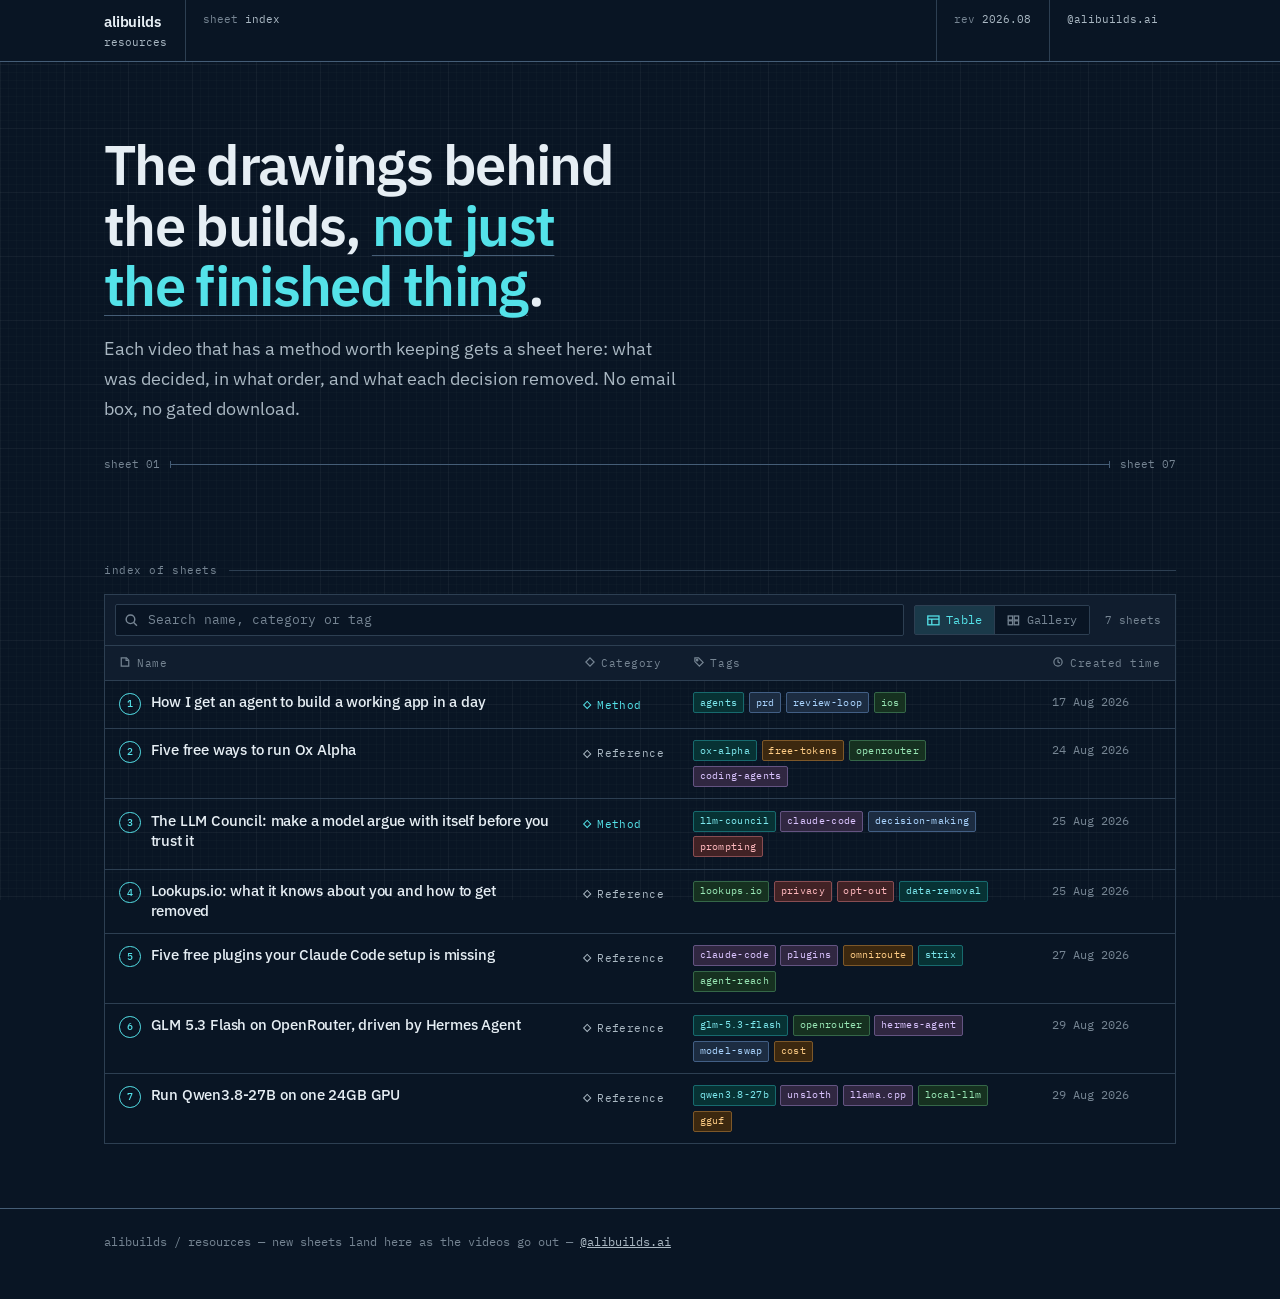
==== commit 19f45a09: "Sheets 06 and 07: the two escape routes from Claude Sheet 06 covers GLM 5.3 Flash (the model that wa" ====
--- a/index.html
+++ b/index.html
@@ -30,7 +30,7 @@
 <header class="hero"><div class="wrap">
   <h1>The drawings behind the builds, <u>not just the finished thing</u>.</h1>
   <p>Each video that has a method worth keeping gets a sheet here: what was decided, in what order, and what each decision removed. No email box, no gated download.</p>
-  <div class="dim"><span>sheet 01</span><span class="l"></span><span>sheet 05</span></div>
+  <div class="dim"><span>sheet 01</span><span class="l"></span><span>sheet 07</span></div>
 </div></header>
 
 <main class="wrap" id="index">
@@ -145,6 +145,38 @@
             <td><span class="cat" data-cat="Reference">Reference</span></td>
             <td><span class="tags"><span class="tag" data-c="violet">claude-code</span><span class="tag" data-c="violet">plugins</span><span class="tag" data-c="amber">omniroute</span><span class="tag" data-c="cyan">strix</span><span class="tag" data-c="green">agent-reach</span></span></td>
             <td class="c-created">27 Aug 2026</td>
+          </tr>
+
+          <tr data-status="published"
+              data-name="GLM 5.3 Flash on OpenRouter, driven by Hermes Agent"
+              data-cat="Reference"
+              data-tags="glm-5.3-flash, openrouter, hermes-agent, model-swap, cost"
+              data-created="29 Aug 2026"
+              data-n="6"
+              data-href="guides/glm-openrouter-hermes/"
+              data-blurb="Ox Alpha has a name now. The model id, the real prices, the Hermes config that points at it, and the file structure that makes the next swap two lines.">
+            <td class="c-name">
+              <a class="name" href="guides/glm-openrouter-hermes/"><span class="callout-n">6</span><span>GLM 5.3 Flash on OpenRouter, driven by Hermes Agent</span></a>
+            </td>
+            <td><span class="cat" data-cat="Reference">Reference</span></td>
+            <td><span class="tags"><span class="tag" data-c="cyan">glm-5.3-flash</span><span class="tag" data-c="green">openrouter</span><span class="tag" data-c="violet">hermes-agent</span><span class="tag" data-c="blue">model-swap</span><span class="tag" data-c="amber">cost</span></span></td>
+            <td class="c-created">29 Aug 2026</td>
+          </tr>
+
+          <tr data-status="published"
+              data-name="Run Qwen3.8-27B on one 24GB GPU"
+              data-cat="Reference"
+              data-tags="qwen3.8-27b, unsloth, llama.cpp, local-llm, gguf, ollama"
+              data-created="29 Aug 2026"
+              data-n="7"
+              data-href="guides/qwen-local-unsloth/"
+              data-blurb="Which Unsloth quant fits your card, the one command that turns it into an OpenAI endpoint, the sampler settings it needs, and what running it at home actually costs you.">
+            <td class="c-name">
+              <a class="name" href="guides/qwen-local-unsloth/"><span class="callout-n">7</span><span>Run Qwen3.8-27B on one 24GB GPU</span></a>
+            </td>
+            <td><span class="cat" data-cat="Reference">Reference</span></td>
+            <td><span class="tags"><span class="tag" data-c="cyan">qwen3.8-27b</span><span class="tag" data-c="violet">unsloth</span><span class="tag" data-c="violet">llama.cpp</span><span class="tag" data-c="green">local-llm</span><span class="tag" data-c="amber">gguf</span></span></td>
+            <td class="c-created">29 Aug 2026</td>
           </tr>
 
         </tbody>
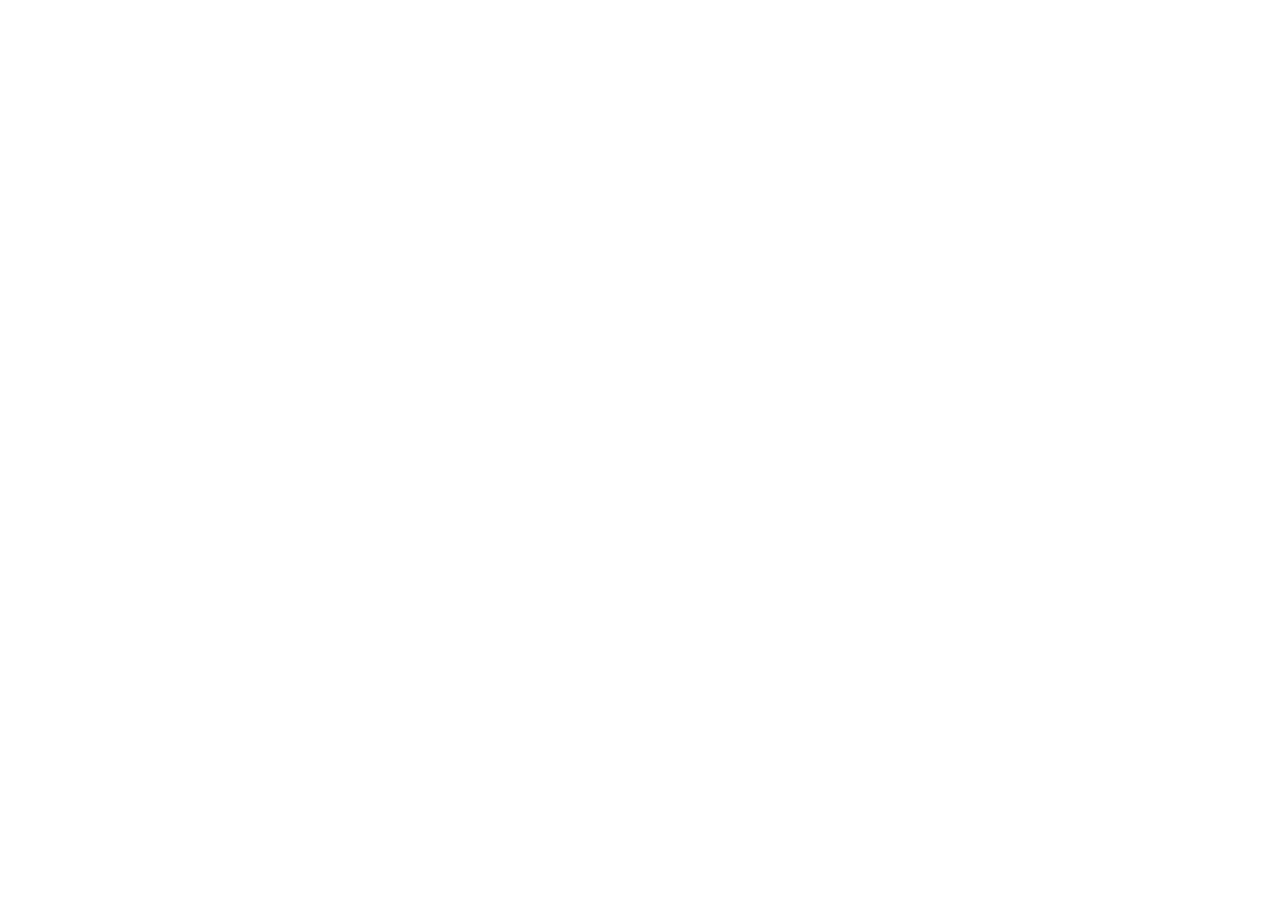
==== commit a1c9ea58: "Redirect stubs: old GitHub Pages URLs -> alibuilds.blog/resources Orphan branch published by GitHub " ====
--- a/index.html
+++ b/index.html
@@ -2,287 +2,23 @@
 <html lang="en">
 <head>
 <meta charset="utf-8">
-<meta name="viewport" content="width=device-width, initial-scale=1">
-<title>Resources · alibuilds</title>
-<meta name="description" content="The drawings behind the builds. One sheet per video: what was decided, in what order, and what each decision removed.">
-<meta property="og:title" content="Resources · alibuilds">
-<meta property="og:description" content="The drawings behind the builds. One sheet per video: what was decided, in what order, and what each decision removed.">
-<meta property="og:type" content="website">
-<link rel="icon" href="assets/icons/icon.svg" type="image/svg+xml">
-<link rel="icon" href="assets/icons/icon-32.png" sizes="32x32" type="image/png">
-<link rel="apple-touch-icon" href="assets/icons/icon-192.png">
-<link rel="preconnect" href="https://fonts.googleapis.com">
-<link rel="preconnect" href="https://fonts.gstatic.com" crossorigin>
-<link href="https://fonts.googleapis.com/css2?family=IBM+Plex+Sans:wght@400;500;600;700&family=IBM+Plex+Mono:wght@400;500&display=swap" rel="stylesheet">
-<link rel="stylesheet" href="assets/css/main.css">
+<title>Moved — Resources · alibuilds</title>
+<link rel="canonical" href="https://alibuilds.blog/resources/">
+<meta name="robots" content="noindex, follow">
+<meta http-equiv="refresh" content="0; url=https://alibuilds.blog/resources/">
+<style>
+  body{background:#0d0f13;color:#e8eaed;font:16px/1.6 system-ui,sans-serif;
+       display:grid;place-items:center;min-height:100vh;margin:0;padding:2rem;text-align:center}
+  a{color:#7cc4ff}
+  p{max-width:38rem}
+</style>
 </head>
 <body>
-
-<a class="skip" href="#index">Skip to the guide index</a>
-
-<div class="titleblock"><div class="wrap">
-  <div class="tb"><a href="."><b>alibuilds</b>resources</a></div>
-  <div class="tb tb-hide">sheet<span class="v"> index</span></div>
-  <div class="tb tb-hide">rev<span class="v"> 2026.08</span></div>
-  <div class="tb"><a href="https://www.instagram.com/alibuilds.ai/">@alibuilds.ai</a></div>
-</div></div>
-
-<header class="hero"><div class="wrap">
-  <h1>The drawings behind the builds, <u>not just the finished thing</u>.</h1>
-  <p>Each video that has a method worth keeping gets a sheet here: what was decided, in what order, and what each decision removed. No email box, no gated download.</p>
-  <div class="dim"><span>sheet 01</span><span class="l"></span><span>sheet 07</span></div>
-</div></header>
-
-<main class="wrap" id="index">
-
-  <section class="sect">
-    <div class="sect-head">index of sheets</div>
-
-    <div class="toolbar">
-      <div class="search">
-        <svg viewBox="0 0 20 20" aria-hidden="true"><circle cx="9" cy="9" r="6"/><path d="M13.5 13.5 18 18"/></svg>
-        <input type="search" id="q" placeholder="Search name, category or tag" aria-label="Search guides by name, category or tag" autocomplete="off">
-      </div>
-
-      <div class="viewswitch" role="group" aria-label="View">
-        <button type="button" id="view-table" aria-pressed="true">
-          <svg viewBox="0 0 16 16" aria-hidden="true"><rect x="1" y="2.5" width="14" height="11"/><path d="M1 6.5h14M6 6.5v7"/></svg>Table
-        </button>
-        <button type="button" id="view-gallery" aria-pressed="false">
-          <svg viewBox="0 0 16 16" aria-hidden="true"><rect x="1.5" y="2.5" width="5.5" height="5"/><rect x="9" y="2.5" width="5.5" height="5"/><rect x="1.5" y="8.5" width="5.5" height="5"/><rect x="9" y="8.5" width="5.5" height="5"/></svg>Gallery
-        </button>
-      </div>
-
-      <span class="count" id="count" aria-live="polite">3 sheets</span>
-    </div>
-
-    <div class="tablewrap" id="tableview">
-      <table class="db">
-        <thead>
-          <tr>
-            <th scope="col"><svg viewBox="0 0 16 16" aria-hidden="true"><path d="M3 2.5h7l3 3v8H3z"/><path d="M9.5 2.5V6h3.5"/></svg>Name</th>
-            <th scope="col"><svg viewBox="0 0 16 16" aria-hidden="true"><path d="M8 2.5 13.5 8 8 13.5 2.5 8z"/></svg>Category</th>
-            <th scope="col"><svg viewBox="0 0 16 16" aria-hidden="true"><path d="M2.5 2.5h5l6 6-5 5-6-6z"/><circle cx="5.5" cy="5.5" r="1"/></svg>Tags</th>
-            <th scope="col"><svg viewBox="0 0 16 16" aria-hidden="true"><circle cx="8" cy="8" r="5.5"/><path d="M8 4.5V8l2.5 1.5"/></svg>Created time</th>
-          </tr>
-        </thead>
-        <tbody id="rows">
-
-          <tr data-status="published"
-              data-name="How I get an agent to build a working app in a day"
-              data-cat="Method"
-              data-tags="agents, prd, review-loop, ios"
-              data-created="17 Aug 2026"
-              data-n="1"
-              data-href="guides/agent-built-app/"
-              data-blurb="The PRD, the interrogation that turns it into locked decisions, and the reviewer gate that every phase has to pass.">
-            <td class="c-name">
-              <a class="name" href="guides/agent-built-app/"><span class="callout-n">1</span><span>How I get an agent to build a working app in a day</span></a>
-            </td>
-            <td><span class="cat" data-cat="Method">Method</span></td>
-            <td><span class="tags"><span class="tag" data-c="cyan">agents</span><span class="tag" data-c="blue">prd</span><span class="tag" data-c="blue">review-loop</span><span class="tag" data-c="green">ios</span></span></td>
-            <td class="c-created">17 Aug 2026</td>
-          </tr>
-
-          <tr data-status="published"
-              data-name="Five free ways to run Ox Alpha"
-              data-cat="Reference"
-              data-tags="ox-alpha, free-tokens, openrouter, coding-agents"
-              data-created="24 Aug 2026"
-              data-n="2"
-              data-href="guides/ox-alpha-free/"
-              data-blurb="The anonymous 1M-context model, the five providers giving it away, and the exact model id each one wants.">
-            <td class="c-name">
-              <a class="name" href="guides/ox-alpha-free/"><span class="callout-n">2</span><span>Five free ways to run Ox Alpha</span></a>
-            </td>
-            <td><span class="cat" data-cat="Reference">Reference</span></td>
-            <td><span class="tags"><span class="tag" data-c="cyan">ox-alpha</span><span class="tag" data-c="amber">free-tokens</span><span class="tag" data-c="green">openrouter</span><span class="tag" data-c="violet">coding-agents</span></span></td>
-            <td class="c-created">24 Aug 2026</td>
-          </tr>
-
-          <tr data-status="published"
-              data-name="The LLM Council: make a model argue with itself before you trust it"
-              data-cat="Method"
-              data-tags="llm-council, claude-code, decision-making, prompting"
-              data-created="25 Aug 2026"
-              data-n="3"
-              data-href="guides/llm-council/"
-              data-blurb="Five advisors who disagree on purpose, blind peer review, and a chairman who has to pick. Install to verdict in one session.">
-            <td class="c-name">
-              <a class="name" href="guides/llm-council/"><span class="callout-n">3</span><span>The LLM Council: make a model argue with itself before you trust it</span></a>
-            </td>
-            <td><span class="cat" data-cat="Method">Method</span></td>
-            <td><span class="tags"><span class="tag" data-c="cyan">llm-council</span><span class="tag" data-c="violet">claude-code</span><span class="tag" data-c="blue">decision-making</span><span class="tag" data-c="rose">prompting</span></span></td>
-            <td class="c-created">25 Aug 2026</td>
-          </tr>
-
-          <tr data-status="published"
-              data-name="Lookups.io: what it knows about you and how to get removed"
-              data-cat="Reference"
-              data-tags="lookups.io, privacy, opt-out, data-removal, people-search"
-              data-created="25 Aug 2026"
-              data-n="4"
-              data-href="guides/lookups-data-removal/"
-              data-blurb="What the people-search aggregator pulls from 250+ public-record sources, and the four-step data claim that removes your profile — usually within an hour.">
-            <td class="c-name">
-              <a class="name" href="guides/lookups-data-removal/"><span class="callout-n">4</span><span>Lookups.io: what it knows about you and how to get removed</span></a>
-            </td>
-            <td><span class="cat" data-cat="Reference">Reference</span></td>
-            <td><span class="tags"><span class="tag" data-c="green">lookups.io</span><span class="tag" data-c="rose">privacy</span><span class="tag" data-c="rose">opt-out</span><span class="tag" data-c="cyan">data-removal</span></span></td>
-            <td class="c-created">25 Aug 2026</td>
-          </tr>
-          <tr data-status="published"
-              data-name="Five free plugins your Claude Code setup is missing"
-              data-cat="Reference"
-              data-tags="claude-code, plugins, omniroute, skills-cli, strix, agent-reach"
-              data-created="27 Aug 2026"
-              data-n="5"
-              data-href="guides/claude-code-plugins/"
-              data-blurb="OmniRoute, the Skills CLI, Anthropic's own setup plugin, Strix and Agent Reach: what each one removes, and the exact install command.">
-            <td class="c-name">
-              <a class="name" href="guides/claude-code-plugins/"><span class="callout-n">5</span><span>Five free plugins your Claude Code setup is missing</span></a>
-            </td>
-            <td><span class="cat" data-cat="Reference">Reference</span></td>
-            <td><span class="tags"><span class="tag" data-c="violet">claude-code</span><span class="tag" data-c="violet">plugins</span><span class="tag" data-c="amber">omniroute</span><span class="tag" data-c="cyan">strix</span><span class="tag" data-c="green">agent-reach</span></span></td>
-            <td class="c-created">27 Aug 2026</td>
-          </tr>
-
-          <tr data-status="published"
-              data-name="GLM 5.3 Flash on OpenRouter, driven by Hermes Agent"
-              data-cat="Reference"
-              data-tags="glm-5.3-flash, openrouter, hermes-agent, model-swap, cost"
-              data-created="29 Aug 2026"
-              data-n="6"
-              data-href="guides/glm-openrouter-hermes/"
-              data-blurb="Ox Alpha has a name now. The model id, the real prices, the Hermes config that points at it, and the file structure that makes the next swap two lines.">
-            <td class="c-name">
-              <a class="name" href="guides/glm-openrouter-hermes/"><span class="callout-n">6</span><span>GLM 5.3 Flash on OpenRouter, driven by Hermes Agent</span></a>
-            </td>
-            <td><span class="cat" data-cat="Reference">Reference</span></td>
-            <td><span class="tags"><span class="tag" data-c="cyan">glm-5.3-flash</span><span class="tag" data-c="green">openrouter</span><span class="tag" data-c="violet">hermes-agent</span><span class="tag" data-c="blue">model-swap</span><span class="tag" data-c="amber">cost</span></span></td>
-            <td class="c-created">29 Aug 2026</td>
-          </tr>
-
-          <tr data-status="published"
-              data-name="Run Qwen3.8-27B on one 24GB GPU"
-              data-cat="Reference"
-              data-tags="qwen3.8-27b, unsloth, llama.cpp, local-llm, gguf, ollama"
-              data-created="29 Aug 2026"
-              data-n="7"
-              data-href="guides/qwen-local-unsloth/"
-              data-blurb="Which Unsloth quant fits your card, the one command that turns it into an OpenAI endpoint, the sampler settings it needs, and what running it at home actually costs you.">
-            <td class="c-name">
-              <a class="name" href="guides/qwen-local-unsloth/"><span class="callout-n">7</span><span>Run Qwen3.8-27B on one 24GB GPU</span></a>
-            </td>
-            <td><span class="cat" data-cat="Reference">Reference</span></td>
-            <td><span class="tags"><span class="tag" data-c="cyan">qwen3.8-27b</span><span class="tag" data-c="violet">unsloth</span><span class="tag" data-c="violet">llama.cpp</span><span class="tag" data-c="green">local-llm</span><span class="tag" data-c="amber">gguf</span></span></td>
-            <td class="c-created">29 Aug 2026</td>
-          </tr>
-
-        </tbody>
-      </table>
-    </div>
-
-    <div class="gallery" id="galleryview" hidden></div>
-
-    <p class="empty" id="empty" hidden>No sheet matches that.</p>
-  </section>
-
+<main>
+  <h1>This page moved</h1>
+  <p>It now lives at <a href="https://alibuilds.blog/resources/">https://alibuilds.blog/resources/</a>.</p>
+  <p>Redirecting you now.</p>
 </main>
-
-<footer class="site"><div class="wrap">
-  alibuilds / resources — new sheets land here as the videos go out —
-  <a href="https://www.instagram.com/alibuilds.ai/">@alibuilds.ai</a>
-</div></footer>
-
-<script>
-/* ponytail: the table rows in the HTML above are the single source of truth.
-   Gallery cards are built from them, so a guide is added in exactly one place
-   and the page still works as a plain table with JS off. */
-(function () {
-  var rows = Array.prototype.slice.call(document.querySelectorAll('#rows tr'));
-  var gallery = document.getElementById('galleryview');
-  var tableview = document.getElementById('tableview');
-  var empty = document.getElementById('empty');
-  var count = document.getElementById('count');
-  var q = document.getElementById('q');
-  var btnTable = document.getElementById('view-table');
-  var btnGallery = document.getElementById('view-gallery');
-
-  function el(tag, cls, text) {
-    var n = document.createElement(tag);
-    if (cls) n.className = cls;
-    if (text != null) n.textContent = text;
-    return n;
-  }
-
-  // build the gallery once, from the table
-  var cards = rows.map(function (tr) {
-    var d = tr.dataset;
-    var card = el('div', 'card');
-    card.dataset.status = d.status;
-
-    var inner = d.href ? el('a') : el('div', 'inner');
-    if (d.href) inner.href = d.href;
-
-    var top = el('div', 'cardtop');
-    top.appendChild(el('span', 'callout-n', d.n));
-    var cat = el('span', 'cat', d.cat);
-    cat.dataset.cat = d.cat;
-    top.appendChild(cat);
-    inner.appendChild(top);
-
-    inner.appendChild(el('h3', null, d.name));
-    inner.appendChild(el('p', null, d.blurb));
-
-    var foot = el('div', 'cardfoot');
-    // clone the row's own chips so their colour coding carries over
-    foot.appendChild(tr.querySelector('.tags').cloneNode(true));
-    foot.appendChild(el('span', 'when', d.created));
-    inner.appendChild(foot);
-
-    card.appendChild(inner);
-    gallery.appendChild(card);
-    return card;
-  });
-
-  var haystacks = rows.map(function (tr) {
-    var d = tr.dataset;
-    return (d.name + ' ' + d.cat + ' ' + d.tags + ' ' + d.blurb).toLowerCase();
-  });
-
-  function filter() {
-    var term = q.value.trim().toLowerCase();
-    var shown = 0;
-    haystacks.forEach(function (hay, i) {
-      var hit = !term || hay.indexOf(term) !== -1;
-      rows[i].hidden = !hit;
-      cards[i].hidden = !hit;
-      if (hit) shown++;
-    });
-    count.textContent = shown + (shown === 1 ? ' sheet' : ' sheets');
-    empty.hidden = shown !== 0;
-  }
-
-  function setView(view) {
-    var isTable = view === 'table';
-    tableview.hidden = !isTable;
-    gallery.hidden = isTable;
-    btnTable.setAttribute('aria-pressed', String(isTable));
-    btnGallery.setAttribute('aria-pressed', String(!isTable));
-    try { localStorage.setItem('ab-view', view); } catch (e) { /* private mode */ }
-  }
-
-  q.addEventListener('input', filter);
-  btnTable.addEventListener('click', function () { setView('table'); });
-  btnGallery.addEventListener('click', function () { setView('gallery'); });
-
-  var saved;
-  try { saved = localStorage.getItem('ab-view'); } catch (e) { saved = null; }
-  setView(saved === 'gallery' ? 'gallery' : 'table');
-  filter();
-})();
-</script>
-
+<script>location.replace('https://alibuilds.blog/resources/');</script>
 </body>
 </html>
